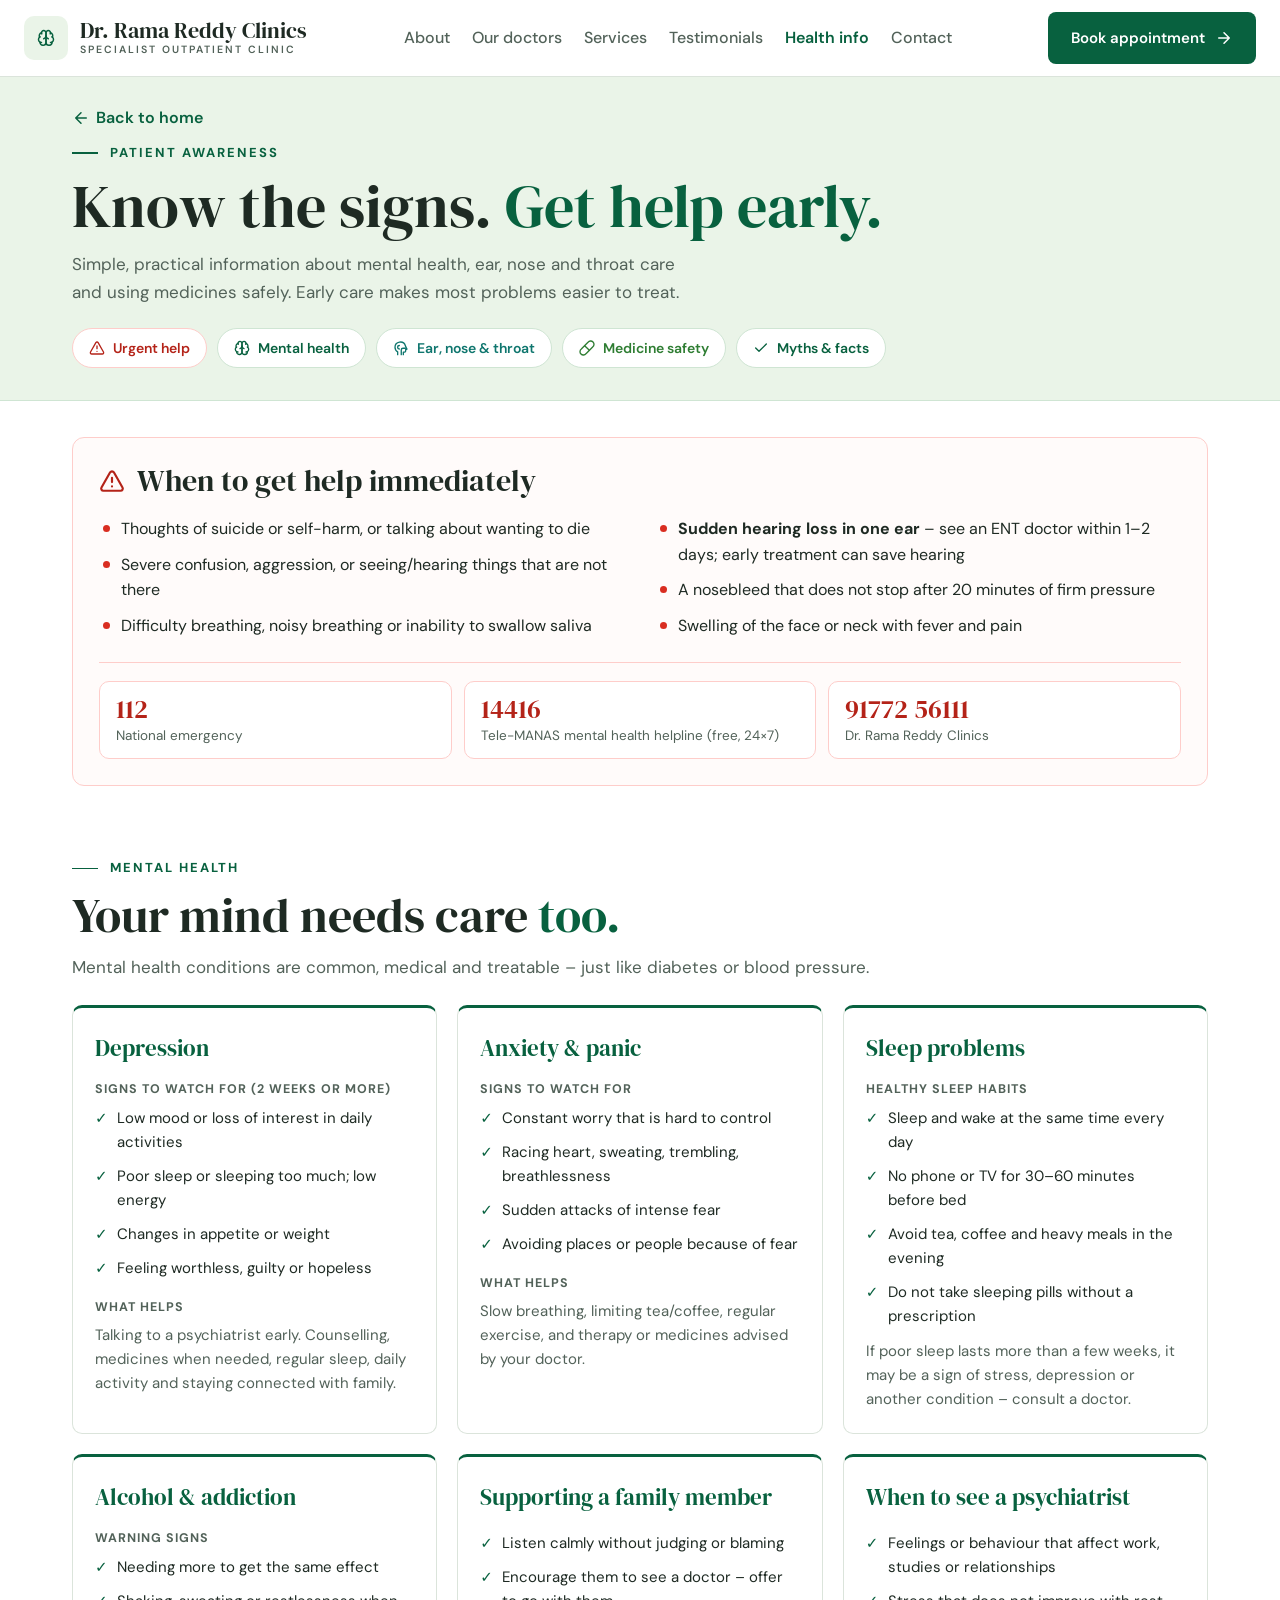
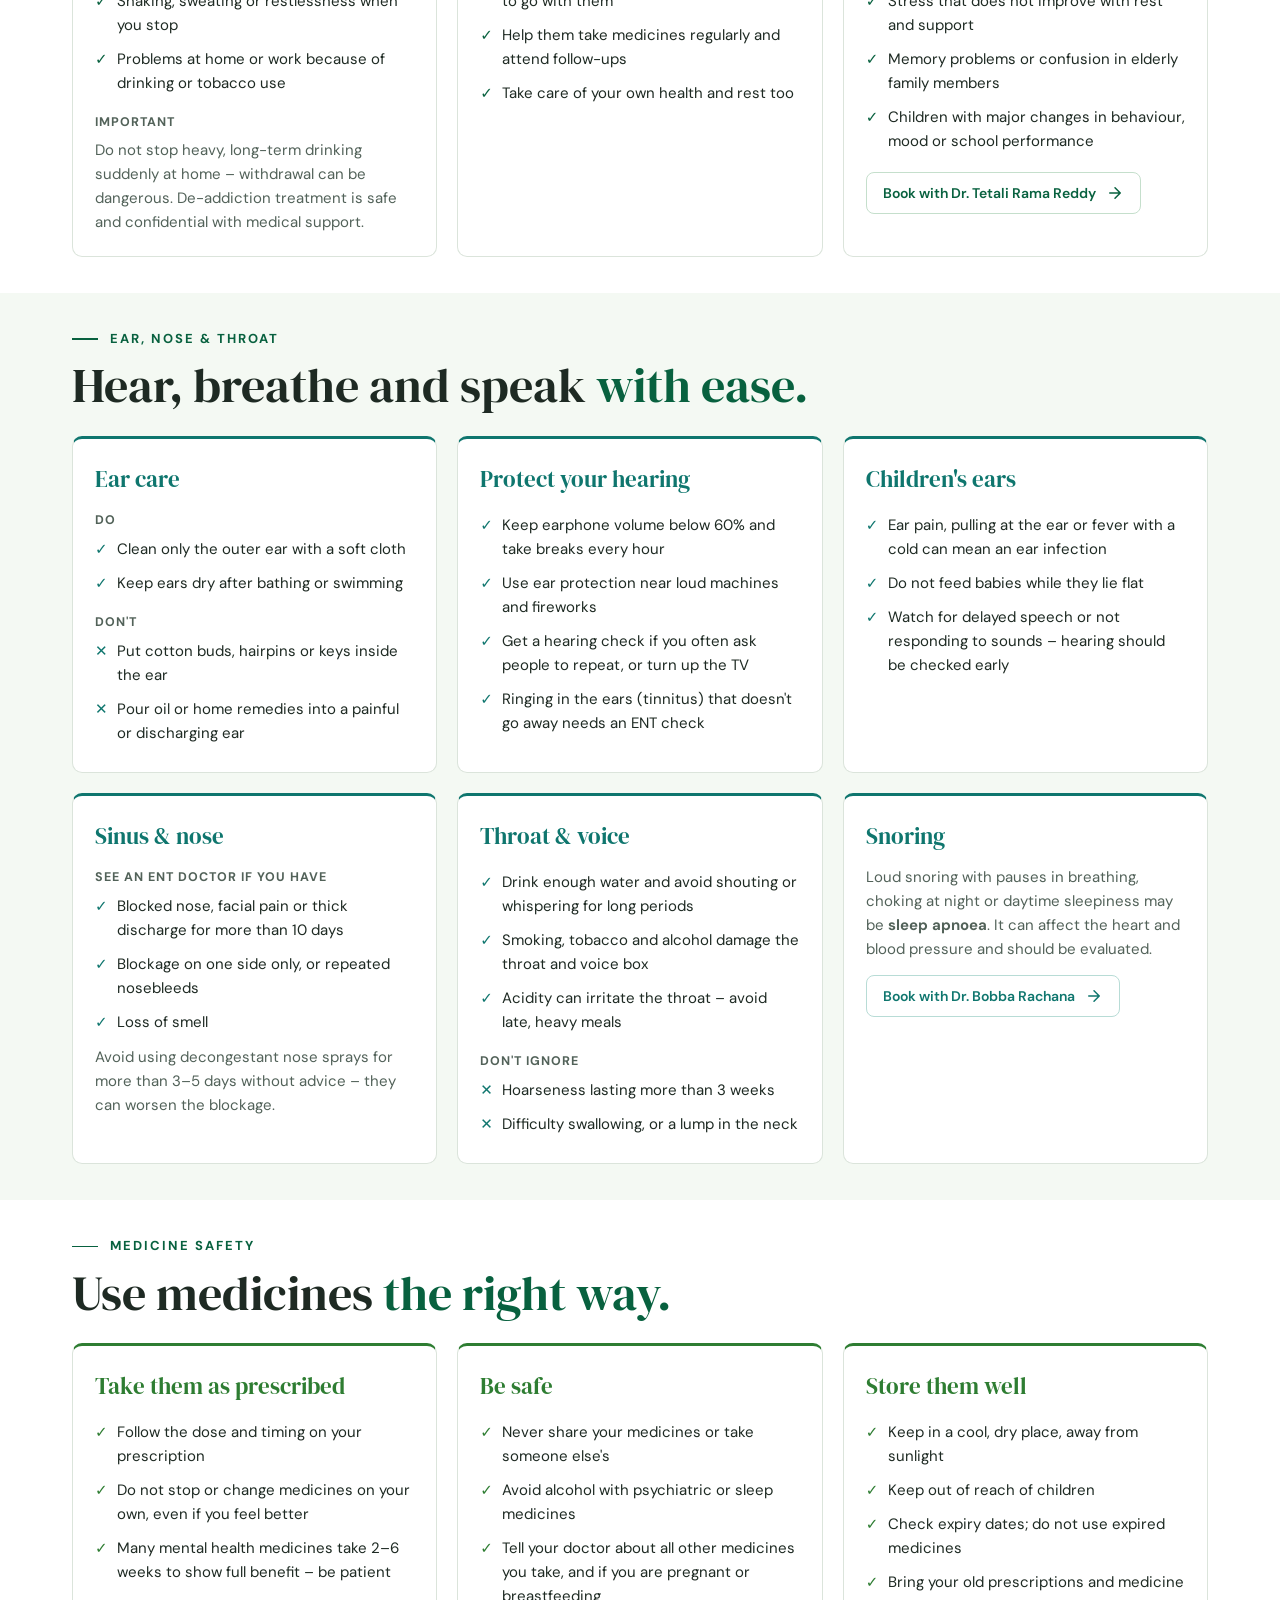
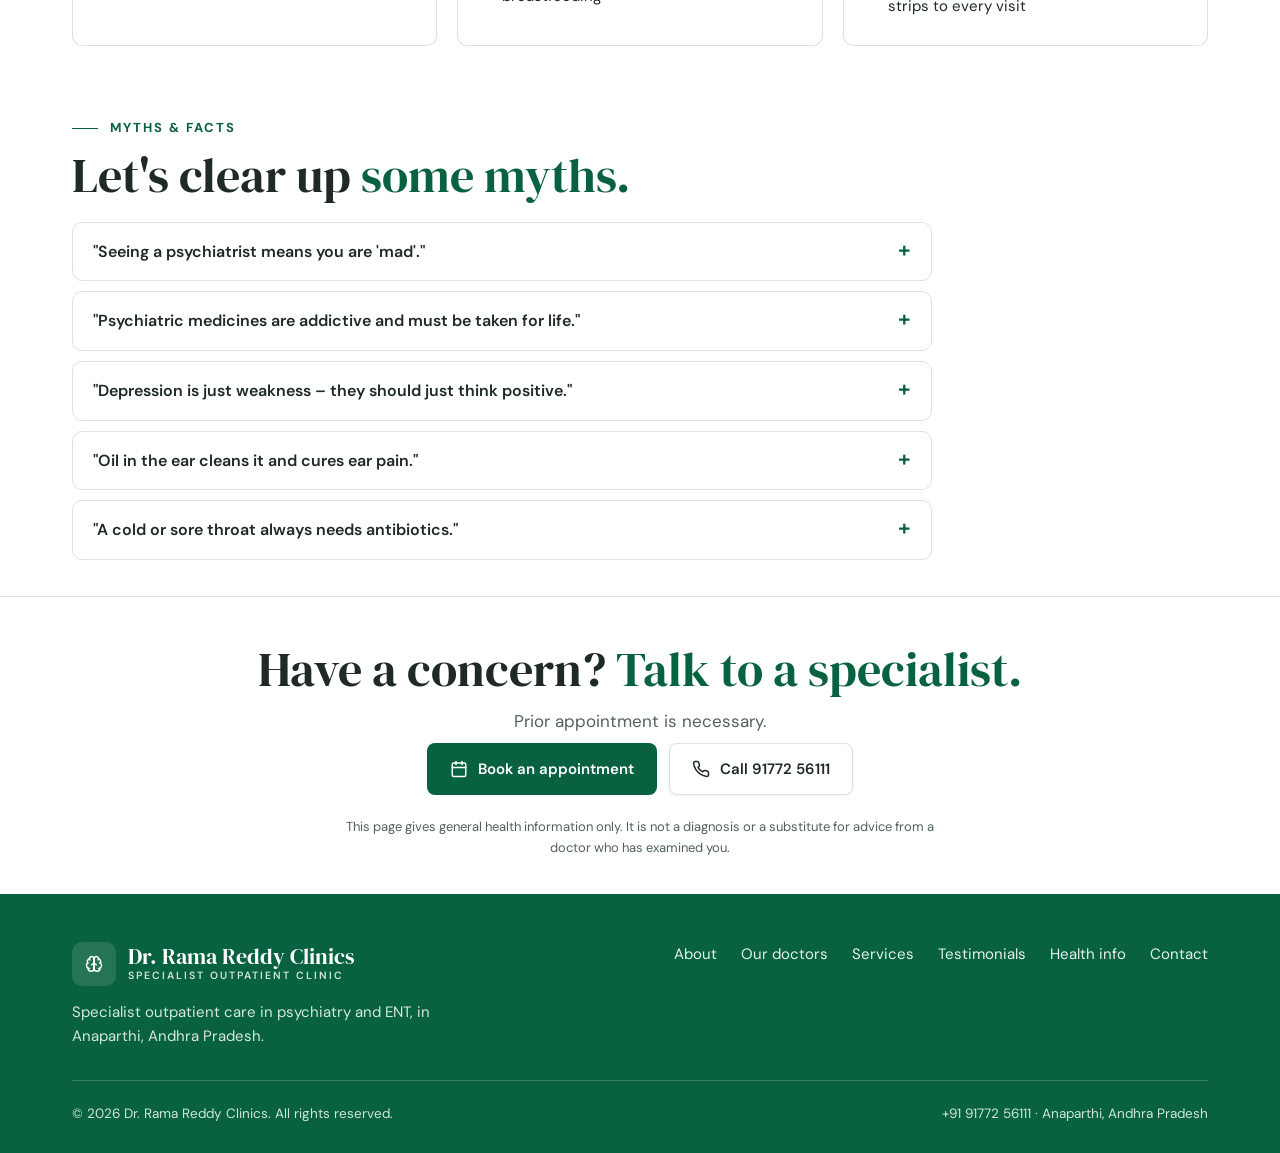
==== awareness.html @ 9ef25999 "Add booking, testimonials and patient awareness pages - Booking page: patient details, referral, doc" ====
<!doctype html>
<html lang="en">
<head>
<meta charset="utf-8">
<meta name="viewport" content="width=device-width, initial-scale=1">
<title>Patient Awareness | Dr. Rama Reddy Clinics, Anaparthi</title>
<meta name="description" content="Simple health information on mental health, ear, nose and throat care, medicine safety and when to seek urgent help – from Dr. Rama Reddy Clinics, Anaparthi.">
<link rel="preconnect" href="https://fonts.googleapis.com">
<link rel="preconnect" href="https://fonts.gstatic.com" crossorigin>
<link href="https://fonts.googleapis.com/css2?family=DM+Sans:wght@400;500;600;700&family=DM+Serif+Display:ital@0;1&display=swap" rel="stylesheet">
<link rel="stylesheet" href="styles.css">
</head>
<body class="tpage">

<svg width="0" height="0" style="position:absolute" aria-hidden="true">
  <symbol id="i-brain" viewBox="0 0 24 24"><path d="M12 5a3 3 0 1 0-6 .1 4 4 0 0 0-2.5 5.8 4 4 0 0 0 .5 6.6A4 4 0 1 0 12 18Z"/><path d="M12 5a3 3 0 1 1 6 .1 4 4 0 0 1 2.5 5.8 4 4 0 0 1-.5 6.6A4 4 0 1 1 12 18Z"/><path d="M15 13a4.5 4.5 0 0 1-3-4 4.5 4.5 0 0 1-3 4M17.6 6.5a3 3 0 0 0 .4-1.4M6 5.1a3 3 0 0 0 .4 1.4M3.5 10.9a4 4 0 0 1 .6-.4M19.9 10.5a4 4 0 0 1 .6.4M6 18a4 4 0 0 1-2-.5M20 17.5a4 4 0 0 1-2 .5"/></symbol>
  <symbol id="i-ent" viewBox="0 0 24 24"><path d="M7 22v-4.2C4.6 16.4 3 13.9 3 11a8 8 0 0 1 15.6-2.4l.4 1.4 1.8 3.2a.6.6 0 0 1-.5.9H19v2.4a1.6 1.6 0 0 1-1.6 1.6H15.5V22"/><path d="M9.5 8.3a2.6 2.6 0 0 0 0 5.2"/><path d="M18.6 12.4H15a2.6 2.6 0 0 0-2.6 2.6V22"/></symbol>
  <symbol id="i-pill" viewBox="0 0 24 24"><path d="m10.5 20.5 10-10a5 5 0 1 0-7-7l-10 10a5 5 0 1 0 7 7Z"/><path d="m8.5 8.5 7 7"/></symbol>
  <symbol id="i-alert" viewBox="0 0 24 24"><path d="m21.7 18-8-14a2 2 0 0 0-3.4 0l-8 14A2 2 0 0 0 4 21h16a2 2 0 0 0 1.7-3Z"/><path d="M12 9v4M12 17h.01"/></symbol>
  <symbol id="i-right" viewBox="0 0 24 24"><path d="M5 12h14M12 5l7 7-7 7"/></symbol>
  <symbol id="i-cal" viewBox="0 0 24 24"><rect x="3" y="4" width="18" height="18" rx="2"/><path d="M16 2v4M8 2v4M3 10h18"/></symbol>
  <symbol id="i-phone" viewBox="0 0 24 24"><path d="M22 16.9v3a2 2 0 0 1-2.2 2 19.8 19.8 0 0 1-8.6-3.1 19.5 19.5 0 0 1-6-6A19.8 19.8 0 0 1 2.1 4.2 2 2 0 0 1 4.1 2h3a2 2 0 0 1 2 1.7c.1.9.4 1.8.7 2.7a2 2 0 0 1-.5 2.1L8 9.8a16 16 0 0 0 6 6l1.3-1.3a2 2 0 0 1 2.1-.5c.9.3 1.8.6 2.7.7a2 2 0 0 1 1.7 2z"/></symbol>
  <symbol id="i-check" viewBox="0 0 24 24"><path d="M20 6 9 17l-5-5"/></symbol>
  <symbol id="i-x" viewBox="0 0 24 24"><path d="M18 6 6 18M6 6l12 12"/></symbol>
</svg>

<header>
  <div class="wrap">
    <a href="index.html" class="logo" aria-label="Dr. Rama Reddy Clinics home">
      <span class="ibox"><svg class="icon"><use href="#i-brain"/></svg></span>
      <span><b>Dr. Rama Reddy Clinics</b><small>SPECIALIST OUTPATIENT CLINIC</small></span>
    </a>
    <nav>
      <a href="index.html#about">About</a>
      <a href="index.html#doctors">Our doctors</a>
      <a href="index.html#services">Services</a>
      <a href="testimonials.html">Testimonials</a>
      <a href="awareness.html" class="active" aria-current="page">Health info</a>
      <a href="index.html#contact">Contact</a>
    </nav>
    <a href="book.html" class="btn btn-book" aria-label="Book appointment"><span>Book<span class="long"> appointment</span></span><svg class="icon"><use href="#i-right"/></svg></a>
  </div>
</header>

<section class="page-hero">
  <div class="wrap">
    <a href="index.html" class="back"><svg class="icon"><use href="#i-right"/></svg>Back to home</a>
    <div class="eyebrow">Patient awareness</div>
    <h1 class="h2">Know the signs. <span class="g">Get help early.</span></h1>
    <p class="lead">Simple, practical information about mental health, ear, nose and throat care and using medicines safely. Early care makes most problems easier to treat.</p>
    <div class="chips">
      <a href="#urgent" class="chip urgent"><svg class="icon"><use href="#i-alert"/></svg>Urgent help</a>
      <a href="#mind" class="chip"><svg class="icon"><use href="#i-brain"/></svg>Mental health</a>
      <a href="#ent" class="chip ent"><svg class="icon"><use href="#i-ent"/></svg>Ear, nose &amp; throat</a>
      <a href="#meds" class="chip rx"><svg class="icon"><use href="#i-pill"/></svg>Medicine safety</a>
      <a href="#myths" class="chip"><svg class="icon"><use href="#i-check"/></svg>Myths &amp; facts</a>
    </div>
  </div>
</section>

<!-- Urgent help -->
<section id="urgent">
  <div class="wrap">
    <div class="urgent-box">
      <div class="urgent-head"><svg class="icon"><use href="#i-alert"/></svg><h2>When to get help immediately</h2></div>
      <div class="urgent-grid">
        <ul>
          <li>Thoughts of suicide or self-harm, or talking about wanting to die</li>
          <li>Severe confusion, aggression, or seeing/hearing things that are not there</li>
          <li>Difficulty breathing, noisy breathing or inability to swallow saliva</li>
        </ul>
        <ul>
          <li><b>Sudden hearing loss in one ear</b> – see an ENT doctor within 1–2 days; early treatment can save hearing</li>
          <li>A nosebleed that does not stop after 20 minutes of firm pressure</li>
          <li>Swelling of the face or neck with fever and pain</li>
        </ul>
      </div>
      <div class="helplines">
        <a href="tel:112"><b>112</b><span>National emergency</span></a>
        <a href="tel:14416"><b>14416</b><span>Tele-MANAS mental health helpline (free, 24×7)</span></a>
        <a href="tel:+919177256111"><b>91772 56111</b><span>Dr. Rama Reddy Clinics</span></a>
      </div>
    </div>
  </div>
</section>

<!-- Mental health -->
<section id="mind" class="info psy">
  <div class="wrap">
    <div class="eyebrow">Mental health</div>
    <h2 class="h2">Your mind needs care <span class="g">too.</span></h2>
    <p class="lead">Mental health conditions are common, medical and treatable – just like diabetes or blood pressure.</p>
    <div class="info-grid">
      <article class="info-card">
        <h3>Depression</h3>
        <b class="sub">Signs to watch for (2 weeks or more)</b>
        <ul><li>Low mood or loss of interest in daily activities</li><li>Poor sleep or sleeping too much; low energy</li><li>Changes in appetite or weight</li><li>Feeling worthless, guilty or hopeless</li></ul>
        <b class="sub">What helps</b>
        <p>Talking to a psychiatrist early. Counselling, medicines when needed, regular sleep, daily activity and staying connected with family.</p>
      </article>
      <article class="info-card">
        <h3>Anxiety &amp; panic</h3>
        <b class="sub">Signs to watch for</b>
        <ul><li>Constant worry that is hard to control</li><li>Racing heart, sweating, trembling, breathlessness</li><li>Sudden attacks of intense fear</li><li>Avoiding places or people because of fear</li></ul>
        <b class="sub">What helps</b>
        <p>Slow breathing, limiting tea/coffee, regular exercise, and therapy or medicines advised by your doctor.</p>
      </article>
      <article class="info-card">
        <h3>Sleep problems</h3>
        <b class="sub">Healthy sleep habits</b>
        <ul><li>Sleep and wake at the same time every day</li><li>No phone or TV for 30–60 minutes before bed</li><li>Avoid tea, coffee and heavy meals in the evening</li><li>Do not take sleeping pills without a prescription</li></ul>
        <p>If poor sleep lasts more than a few weeks, it may be a sign of stress, depression or another condition – consult a doctor.</p>
      </article>
      <article class="info-card">
        <h3>Alcohol &amp; addiction</h3>
        <b class="sub">Warning signs</b>
        <ul><li>Needing more to get the same effect</li><li>Shaking, sweating or restlessness when you stop</li><li>Problems at home or work because of drinking or tobacco use</li></ul>
        <b class="sub">Important</b>
        <p>Do not stop heavy, long-term drinking suddenly at home – withdrawal can be dangerous. De-addiction treatment is safe and confidential with medical support.</p>
      </article>
      <article class="info-card">
        <h3>Supporting a family member</h3>
        <ul><li>Listen calmly without judging or blaming</li><li>Encourage them to see a doctor – offer to go with them</li><li>Help them take medicines regularly and attend follow-ups</li><li>Take care of your own health and rest too</li></ul>
      </article>
      <article class="info-card">
        <h3>When to see a psychiatrist</h3>
        <ul><li>Feelings or behaviour that affect work, studies or relationships</li><li>Stress that does not improve with rest and support</li><li>Memory problems or confusion in elderly family members</li><li>Children with major changes in behaviour, mood or school performance</li></ul>
        <a href="book.html?doctor=psy" class="btn btn-psy btn-sm">Book with Dr. Tetali Rama Reddy<svg class="icon"><use href="#i-right"/></svg></a>
      </article>
    </div>
  </div>
</section>

<!-- ENT -->
<section id="ent" class="info ent">
  <div class="wrap">
    <div class="eyebrow">Ear, nose &amp; throat</div>
    <h2 class="h2">Hear, breathe and speak <span class="g">with ease.</span></h2>
    <div class="info-grid">
      <article class="info-card">
        <h3>Ear care</h3>
        <b class="sub">Do</b>
        <ul><li>Clean only the outer ear with a soft cloth</li><li>Keep ears dry after bathing or swimming</li></ul>
        <b class="sub">Don't</b>
        <ul class="dont"><li>Put cotton buds, hairpins or keys inside the ear</li><li>Pour oil or home remedies into a painful or discharging ear</li></ul>
      </article>
      <article class="info-card">
        <h3>Protect your hearing</h3>
        <ul><li>Keep earphone volume below 60% and take breaks every hour</li><li>Use ear protection near loud machines and fireworks</li><li>Get a hearing check if you often ask people to repeat, or turn up the TV</li><li>Ringing in the ears (tinnitus) that doesn't go away needs an ENT check</li></ul>
      </article>
      <article class="info-card">
        <h3>Children's ears</h3>
        <ul><li>Ear pain, pulling at the ear or fever with a cold can mean an ear infection</li><li>Do not feed babies while they lie flat</li><li>Watch for delayed speech or not responding to sounds – hearing should be checked early</li></ul>
      </article>
      <article class="info-card">
        <h3>Sinus &amp; nose</h3>
        <b class="sub">See an ENT doctor if you have</b>
        <ul><li>Blocked nose, facial pain or thick discharge for more than 10 days</li><li>Blockage on one side only, or repeated nosebleeds</li><li>Loss of smell</li></ul>
        <p>Avoid using decongestant nose sprays for more than 3–5 days without advice – they can worsen the blockage.</p>
      </article>
      <article class="info-card">
        <h3>Throat &amp; voice</h3>
        <ul><li>Drink enough water and avoid shouting or whispering for long periods</li><li>Smoking, tobacco and alcohol damage the throat and voice box</li><li>Acidity can irritate the throat – avoid late, heavy meals</li></ul>
        <b class="sub">Don't ignore</b>
        <ul class="dont"><li>Hoarseness lasting more than 3 weeks</li><li>Difficulty swallowing, or a lump in the neck</li></ul>
      </article>
      <article class="info-card">
        <h3>Snoring</h3>
        <p>Loud snoring with pauses in breathing, choking at night or daytime sleepiness may be <b>sleep apnoea</b>. It can affect the heart and blood pressure and should be evaluated.</p>
        <a href="book.html?doctor=ent" class="btn btn-ent btn-sm">Book with Dr. Bobba Rachana<svg class="icon"><use href="#i-right"/></svg></a>
      </article>
    </div>
  </div>
</section>

<!-- Medicine safety -->
<section id="meds" class="info rx">
  <div class="wrap">
    <div class="eyebrow">Medicine safety</div>
    <h2 class="h2">Use medicines <span class="g">the right way.</span></h2>
    <div class="info-grid">
      <article class="info-card">
        <h3>Take them as prescribed</h3>
        <ul><li>Follow the dose and timing on your prescription</li><li>Do not stop or change medicines on your own, even if you feel better</li><li>Many mental health medicines take 2–6 weeks to show full benefit – be patient</li></ul>
      </article>
      <article class="info-card">
        <h3>Be safe</h3>
        <ul><li>Never share your medicines or take someone else's</li><li>Avoid alcohol with psychiatric or sleep medicines</li><li>Tell your doctor about all other medicines you take, and if you are pregnant or breastfeeding</li></ul>
      </article>
      <article class="info-card">
        <h3>Store them well</h3>
        <ul><li>Keep in a cool, dry place, away from sunlight</li><li>Keep out of reach of children</li><li>Check expiry dates; do not use expired medicines</li><li>Bring your old prescriptions and medicine strips to every visit</li></ul>
      </article>
    </div>
  </div>
</section>

<!-- Myths -->
<section id="myths">
  <div class="wrap">
    <div class="eyebrow">Myths &amp; facts</div>
    <h2 class="h2">Let's clear up <span class="g">some myths.</span></h2>
    <div class="faq">
      <details><summary>"Seeing a psychiatrist means you are 'mad'."</summary><p><b>Fact:</b> Psychiatrists treat common problems like stress, sleep issues, anxiety and depression. Seeking help is a sign of strength, and consultations are confidential.</p></details>
      <details><summary>"Psychiatric medicines are addictive and must be taken for life."</summary><p><b>Fact:</b> Most commonly used medicines are not habit-forming when taken as prescribed. Many people take them for a limited period; your doctor will guide how and when to reduce them safely.</p></details>
      <details><summary>"Depression is just weakness – they should just think positive."</summary><p><b>Fact:</b> Depression is a medical condition involving the brain. It is not a choice or a character flaw, and it responds well to treatment.</p></details>
      <details><summary>"Oil in the ear cleans it and cures ear pain."</summary><p><b>Fact:</b> Ears clean themselves. Oil or drops in an infected ear or a perforated eardrum can make things worse. See an ENT doctor for ear pain or discharge.</p></details>
      <details><summary>"A cold or sore throat always needs antibiotics."</summary><p><b>Fact:</b> Most colds and sore throats are caused by viruses and get better without antibiotics. Unnecessary antibiotics cause side effects and resistance – take them only when a doctor prescribes.</p></details>
    </div>
  </div>
</section>

<section class="cta-band">
  <div class="wrap">
    <h2 class="h2">Have a concern? <span class="g">Talk to a specialist.</span></h2>
    <p class="lead">Prior appointment is necessary.</p>
    <div class="actions">
      <a href="book.html" class="btn btn-book"><svg class="icon"><use href="#i-cal"/></svg>Book an appointment</a>
      <a href="tel:+919177256111" class="btn btn-light"><svg class="icon"><use href="#i-phone"/></svg>Call 91772 56111</a>
    </div>
    <p class="disclaimer">This page gives general health information only. It is not a diagnosis or a substitute for advice from a doctor who has examined you.</p>
  </div>
</section>

<footer>
  <div class="wrap">
    <div class="f-top">
      <div>
        <a href="index.html" class="logo">
          <span class="ibox"><svg class="icon"><use href="#i-brain"/></svg></span>
          <span><b>Dr. Rama Reddy Clinics</b><small>SPECIALIST OUTPATIENT CLINIC</small></span>
        </a>
        <p>Specialist outpatient care in psychiatry and ENT, in Anaparthi, Andhra Pradesh.</p>
      </div>
      <div class="f-nav">
        <a href="index.html#about">About</a>
        <a href="index.html#doctors">Our doctors</a>
        <a href="index.html#services">Services</a>
        <a href="testimonials.html">Testimonials</a>
        <a href="awareness.html">Health info</a>
        <a href="index.html#contact">Contact</a>
      </div>
    </div>
    <div class="f-bottom">
      <span>© <span id="yr">2026</span> Dr. Rama Reddy Clinics. All rights reserved.</span>
      <span>+91 91772 56111 · Anaparthi, Andhra Pradesh</span>
    </div>
  </div>
</footer>

<script>document.getElementById('yr').textContent = new Date().getFullYear();</script>
</body>
</html>
---- styles.css ----
/* Shared styles for Dr. Rama Reddy Clinics pages */
:root {
  --primary: #08613f;
  --primary-dark: #064d32;
  --book: #08613f;          /* green: booking buttons */
  --book-dark: #064d32;
  /* department accents */
  --psy: #08613f;           /* Psychiatry – clinic green */
  --psy-soft: #eaf4e8;
  --ink: #1e2a23;
  --muted: #526259;
  --line: #dbe4db;
  --soft: #eaf4e8;
  --cream: #f4f9f3;
  --ent: #0f766e;           /* ENT – teal green */
  --ent-soft: #e0f2ef;
  --rx: #2e7d32;            /* Pharmacy – green */
  --rx-soft: #e8f5e9;
  --blue: #08613f;        /* brand green */
  --blue-soft: #eaf4e8;
  --blue-line: #cfe5d3;
  --serif: "DM Serif Display", Georgia, serif;
}
* { box-sizing: border-box; margin: 0; padding: 0; }
html { scroll-behavior: smooth; scroll-padding-top: 80px; }
body { font-family: "DM Sans", system-ui, sans-serif; color: var(--ink); background: #fff; line-height: 1.6; }
img { max-width: 100%; display: block; }
[hidden] { display: none !important; }
a { color: inherit; text-decoration: none; }
h1, h2 { font-family: var(--serif); font-weight: 400; line-height: 1.1; }
h1 .g, h2 .g { color: var(--primary); }
.wrap { max-width: 1184px; margin: 0 auto; padding: 0 24px; }
.icon { width: 18px; height: 18px; fill: none; stroke: currentColor; stroke-width: 2; stroke-linecap: round; stroke-linejoin: round; flex-shrink: 0; }
.eyebrow { display: flex; align-items: center; gap: 12px; font-size: 13px; font-weight: 700; letter-spacing: 2px; text-transform: uppercase; color: var(--primary); }
.eyebrow::before { content: ""; width: 26px; height: 1.5px; background: currentColor; }
section { padding: 56px 0; }
.h2 { font-size: clamp(34px, 4.4vw, 48px); margin: 14px 0 20px; }
.lead { color: var(--muted); font-size: 17px; }
.ibox { width: 40px; height: 40px; border-radius: 10px; background: var(--soft); color: var(--primary); display: grid; place-items: center; flex-shrink: 0; }

.btn { display: inline-flex; align-items: center; gap: 10px; padding: 13px 22px; border-radius: 8px; font-weight: 600; font-size: 15px; white-space: nowrap; border: 1px solid transparent; cursor: pointer; font-family: inherit; transition: background .15s, box-shadow .15s; }
.btn-primary { background: var(--primary); color: #fff; }
.btn-primary:hover { background: var(--primary-dark); }
.btn-book { background: var(--book); color: #fff; }
.btn-book:hover { background: var(--book-dark); }
.btn-light { background: #fff; color: var(--ink); border-color: var(--line); box-shadow: 0 1px 3px rgba(0,0,0,.06); }
.btn-light:hover { box-shadow: 0 4px 12px rgba(0,0,0,.08); }
.btn-sm { padding: 9px 16px; font-size: 14px; }

/* Header */
header { position: sticky; top: 0; z-index: 20; background: rgba(255,255,255,.95); backdrop-filter: blur(8px); border-bottom: 1px solid var(--line); }
/* header spans the full width: logo far left, Book button far right */
header .wrap { display: flex; align-items: center; justify-content: space-between; gap: 16px; height: 76px; max-width: none; padding: 0 40px; }
nav a.active { color: var(--primary); font-weight: 600; }
nav a { white-space: nowrap; }
.logo { display: flex; align-items: center; gap: 12px; }
.logo .ibox { width: 44px; height: 44px; }
.logo b { display: block; font-family: var(--serif); font-weight: 400; font-size: 22px; line-height: 1.1; white-space: nowrap; }
.logo small { display: block; font-size: 10.5px; font-weight: 600; letter-spacing: 2px; color: var(--muted); white-space: nowrap; }
nav { display: flex; gap: 32px; color: var(--muted); font-weight: 500; }
nav a:hover { color: var(--primary); }
@media (max-width: 1320px) { nav { gap: 22px; } header .wrap { padding: 0 24px; } }
@media (max-width: 1180px) { nav { display: none; } }
@media (max-width: 560px) {
  .wrap, header .wrap { padding: 0 16px; }
  .logo .ibox { width: 38px; height: 38px; }
  .logo b { font-size: 18px; }
  .logo small { font-size: 9px; letter-spacing: 1.2px; }
  header .btn .long { display: none; }
  header .btn { padding: 10px 14px; gap: 6px; }
  section { padding: 40px 0; }
  section.hero { padding: 28px 0 36px; }
}

@media (max-width: 400px) {
  header .wrap { gap: 10px; }
  header .btn-book .icon { display: none; }
  .logo { gap: 9px; }
  .logo .ibox { width: 34px; height: 34px; }
  .logo b { font-size: 16.5px; }
  .logo small { font-size: 8px; letter-spacing: .6px; }
}

/* Hero */
.hero { padding: 48px 0 44px; }
.hero .wrap { display: grid; grid-template-columns: 1fr 1fr; gap: 56px; align-items: center; }
.pill { display: inline-flex; align-items: center; gap: 8px; padding: 6px 14px; border: 1px solid var(--line); border-radius: 40px; font-size: 13px; font-weight: 600; color: var(--muted); }
.pill .icon { width: 15px; height: 15px; color: var(--primary); }
.hero h1 { font-size: clamp(48px, 7vw, 90px); margin: 22px 0 18px; }
.tagline { font-size: 19px; font-weight: 500; margin-bottom: 14px; }
.hero .lead { max-width: 480px; margin-bottom: 30px; }
.actions { display: flex; gap: 12px; flex-wrap: wrap; }
.trust { display: flex; gap: 28px; flex-wrap: wrap; margin-top: 34px; padding-top: 22px; border-top: 1px solid var(--line); font-weight: 500; }
.trust span { display: flex; align-items: center; gap: 8px; }
.trust .icon { color: var(--primary); }
.hero-media { position: relative; }
.hero-media img { width: 100%; aspect-ratio: 1 / 1.02; object-fit: cover; border-radius: 10px; }
.float { position: absolute; left: -36px; bottom: 34px; display: flex; align-items: center; gap: 14px; background: #fff; padding: 14px 20px; border-radius: 10px; border: 1px solid var(--line); box-shadow: 0 10px 30px rgba(30,42,35,.12); }
.float .ibox { border-radius: 50%; }
.float b { display: block; font-size: 15px; font-weight: 600; }
.float span { font-size: 13px; color: var(--muted); }
.caption { text-align: right; font-size: 13px; color: var(--muted); margin-top: 14px; }
@media (max-width: 860px) {
  .hero .wrap { grid-template-columns: minmax(0, 1fr); }
  .float { left: 12px; bottom: 12px; }
}

/* Strip */
.strip { background: var(--blue-soft); border-top: 1px solid var(--blue-line); border-bottom: 1px solid var(--blue-line); }
.strip .wrap { display: flex; justify-content: space-between; flex-wrap: wrap; gap: 14px 28px; padding-top: 20px; padding-bottom: 20px; font-weight: 500; }
.strip span { display: flex; align-items: center; gap: 10px; }
.strip .icon { color: var(--blue); }
.features .ibox, .ci .ibox { background: var(--blue-soft); color: var(--blue); }

/* About */
.about .wrap { display: grid; grid-template-columns: 1fr 1.2fr; gap: 64px; align-items: start; }
.features { display: grid; grid-template-columns: 1fr 1fr; gap: 0 32px; }
.feature { display: flex; gap: 14px; padding: 26px 0; border-top: 1px solid var(--line); }
.feature b { display: block; font-weight: 600; margin-bottom: 6px; }
.feature p { color: var(--muted); font-size: 15px; }
@media (max-width: 860px) { .about .wrap { grid-template-columns: minmax(0, 1fr); gap: 24px; } }
@media (max-width: 560px) { .features { grid-template-columns: 1fr; } }

/* Doctors */
.doctors { background: var(--blue-soft); border-top: 1px solid var(--blue-line); border-bottom: 1px solid var(--blue-line); }
.split-head { display: flex; justify-content: space-between; align-items: flex-end; gap: 24px; flex-wrap: wrap; margin-bottom: 28px; }
.split-head .h2 { max-width: 680px; margin-bottom: 0; }
.split-head p { max-width: 340px; color: var(--muted); }
.doc-grid { display: grid; grid-template-columns: repeat(auto-fit, minmax(min(460px, 100%), 1fr)); gap: 24px; }
.doc { display: grid; grid-template-columns: 40% 1fr; background: #fff; border: 1px solid var(--line); border-radius: 10px; overflow: hidden; }
.doc-photo { position: relative; background: var(--soft); }
.doc.ent .doc-photo { background: var(--ent-soft); }
.doc-photo img { width: 100%; height: 100%; min-height: 280px; object-fit: cover; object-position: center top; }
.tag { position: absolute; left: 12px; bottom: 12px; background: #fff; border: 1px solid var(--line); border-radius: 6px; padding: 3px 9px; font-size: 11px; font-weight: 700; letter-spacing: 1.5px; text-transform: uppercase; }
.doc-body { padding: 30px 28px; }
.role { font-size: 12.5px; font-weight: 700; letter-spacing: 1.5px; text-transform: uppercase; color: var(--primary); }
.doc.ent .role { color: var(--ent); }
.doc h3 { font-family: var(--serif); font-weight: 400; font-size: 28px; line-height: 1.15; margin: 10px 0 6px; }
.deg { color: var(--muted); font-size: 15px; padding-bottom: 18px; border-bottom: 1px solid var(--line); margin-bottom: 18px; }
.doc p { color: var(--muted); font-size: 15px; margin-bottom: 20px; }
@media (max-width: 560px) { .doc { grid-template-columns: 1fr; } .doc-photo img { height: 300px; } }

/* Testimonials – auto-scrolling row; pauses on hover/touch */
.testimonials { border-bottom: 1px solid var(--line); overflow: hidden; }
.t-viewport { margin-top: 28px; overflow: hidden; mask-image: linear-gradient(90deg, transparent, #000 6%, #000 94%, transparent); }
.t-track { display: flex; gap: 20px; width: max-content; animation: t-scroll 45s linear infinite; }
.t-viewport:hover .t-track, .t-viewport:focus-within .t-track, .t-viewport:active .t-track { animation-play-state: paused; }
@keyframes t-scroll { to { transform: translateX(calc(-50% - 10px)); } }
.t-card { width: 340px; flex-shrink: 0; display: flex; flex-direction: column; background: #fff; border: 1px solid var(--line); border-radius: 10px; padding: 24px; }
.t-stars { color: #e0a100; letter-spacing: 2px; font-size: 15px; }
.t-card blockquote { flex: 1; margin: 12px 0 18px; color: var(--ink); font-size: 15.5px; }
.t-card blockquote::before { content: "“"; font-family: var(--serif); font-size: 40px; line-height: 0; vertical-align: -14px; color: var(--primary); margin-right: 4px; }
.t-who { display: flex; align-items: center; gap: 12px; padding-top: 16px; border-top: 1px solid var(--line); }
.t-avatar { width: 40px; height: 40px; border-radius: 50%; display: grid; place-items: center; font-weight: 700; background: var(--psy-soft); color: var(--primary); }
.t-who b { display: block; font-weight: 600; font-size: 15px; }
.t-who small { color: var(--muted); font-size: 13px; }
.t-dept { margin-left: auto; font-size: 11px; font-weight: 700; letter-spacing: 1.2px; text-transform: uppercase; color: var(--psy); }
.t-card.ent .t-dept { color: var(--ent); }
.t-card.ent .t-avatar { background: var(--ent-soft); color: var(--ent); }
.t-card.rx .t-dept { color: var(--rx); }
.t-card.rx .t-avatar { background: var(--rx-soft); color: var(--rx); }
.t-sample { align-self: flex-start; margin-top: 10px; font-size: 11px; color: #a15c00; background: #fff4e0; border-radius: 4px; padding: 1px 6px; }
@media (max-width: 560px) { .t-card { width: 280px; } }
/* Respect reduced-motion: no auto-scroll, swipe/scroll by hand instead */
@media (prefers-reduced-motion: reduce) {
  .t-viewport { overflow-x: auto; scroll-snap-type: x mandatory; mask-image: none; }
  .t-track { animation: none; }
  .t-card { scroll-snap-align: start; }
}

.t-more { margin-top: 28px; text-align: center; }

/* Testimonials page */
.page-hero { background: var(--blue-soft); border-bottom: 1px solid var(--blue-line); }
.page-hero .h2 { font-size: clamp(38px, 5vw, 60px); }
.page-hero .lead { max-width: 620px; }
.back { display: inline-flex; align-items: center; gap: 6px; font-weight: 600; color: var(--primary); margin-bottom: 18px; }
.back .icon { transform: rotate(180deg); }
.v-grid { display: grid; grid-template-columns: repeat(auto-fill, minmax(220px, 1fr)); gap: 20px; margin-top: 28px; }
.v-card { border: 1px solid var(--line); border-radius: 12px; overflow: hidden; background: #fff; }
.v-frame { position: relative; aspect-ratio: 9 / 16; background: #0f1a14; }
.v-frame img, .v-frame iframe { position: absolute; inset: 0; width: 100%; height: 100%; object-fit: cover; border: 0; }
.v-play { position: absolute; inset: 0; display: grid; place-items: center; background: linear-gradient(transparent 55%, rgba(0,0,0,.55)); border: 0; cursor: pointer; color: #fff; }
.v-play span { width: 62px; height: 62px; border-radius: 50%; background: rgba(255,255,255,.92); display: grid; place-items: center; color: var(--primary); box-shadow: 0 6px 20px rgba(0,0,0,.3); }
.v-play .icon { width: 26px; height: 26px; fill: currentColor; margin-left: 3px; }
.v-empty { position: absolute; inset: 0; display: grid; place-content: center; gap: 10px; text-align: center; padding: 20px; color: #cfe6d9; font-size: 14px; }
.v-empty .icon { width: 40px; height: 40px; margin: 0 auto; }
.v-body { padding: 14px 16px 16px; }
.v-body b { display: block; font-weight: 600; font-size: 15px; }
.v-body small { color: var(--muted); font-size: 13px; }
.v-body .t-dept { margin: 0; }
.v-meta { display: flex; justify-content: space-between; align-items: center; gap: 8px; margin-top: 6px; }
.v-card.ent .t-dept { color: var(--ent); }
.v-card.rx .t-dept { color: var(--rx); }
@media (max-width: 560px) {
  .v-grid { grid-template-columns: 1fr 1fr; gap: 12px; }
  .v-body { padding: 10px 12px 12px; }
  .v-body b { font-size: 14px; }
  .v-meta { flex-wrap: wrap; gap: 2px 8px; }
  .v-play span { width: 48px; height: 48px; }
}
.t-grid { display: grid; grid-template-columns: repeat(auto-fill, minmax(min(320px, 100%), 1fr)); gap: 20px; margin-top: 28px; }
.t-grid .t-card { width: auto; }
.cta-band { text-align: center; }
/* Booking page */
.book-grid { display: grid; grid-template-columns: 1fr 1fr; gap: 24px; align-items: start; }
.book-card { background: #fff; border: 1px solid var(--line); border-radius: 12px; padding: 26px; }
.step { display: flex; align-items: center; gap: 12px; font-family: var(--serif); font-size: 24px; margin-bottom: 20px; }
.step > span { width: 32px; height: 32px; border-radius: 50%; background: var(--primary); color: #fff; display: grid; place-items: center; font-family: "DM Sans", sans-serif; font-size: 15px; font-weight: 700; flex-shrink: 0; }
.fee { display: flex; justify-content: space-between; align-items: center; padding: 16px 18px; border-radius: 10px; background: var(--soft); border: 1px solid var(--blue-line); }
.fee span { color: var(--muted); font-weight: 600; }
.fee b { font-family: var(--serif); font-weight: 400; font-size: 28px; color: var(--primary); }
.qr { width: 200px; max-width: 100%; aspect-ratio: 1; margin: 0 auto 12px; border: 1px solid var(--line); border-radius: 10px; overflow: hidden; background: #fff; }
.qr img { width: 100%; height: 100%; object-fit: contain; }
.qr-empty { height: 100%; display: grid; place-content: center; gap: 8px; text-align: center; color: var(--muted); font-size: 14px; background: var(--cream); }
.qr-empty .icon { width: 44px; height: 44px; margin: 0 auto; color: var(--primary); }
.hint { color: var(--muted); font-size: 14px; text-align: center; margin-bottom: 18px; }
.upload { position: relative; display: block; margin-top: 7px; }
.upload input { position: absolute; inset: 0; opacity: 0; cursor: pointer; margin: 0; }
.upload-ui { display: flex; align-items: center; justify-content: center; gap: 10px; padding: 18px; border: 1.5px dashed var(--blue-line); border-radius: 8px; background: var(--cream); color: var(--primary); font-weight: 600; overflow: hidden; }
.upload-ui span { overflow: hidden; text-overflow: ellipsis; white-space: nowrap; }
.upload input:focus-visible + .upload-ui { outline: 2px solid var(--primary); outline-offset: 1px; }
.shot-preview { max-height: 180px; margin: -6px auto 0; border-radius: 8px; border: 1px solid var(--line); }
.book-submit { grid-column: 1 / -1; display: flex; flex-direction: column; align-items: center; gap: 10px; text-align: center; }
.book-submit small { color: var(--muted); max-width: 520px; }
.form-error { color: #b42318; background: #fef3f2; border: 1px solid #fecdca; border-radius: 8px; padding: 8px 14px; font-weight: 600; }
.book-card.done { max-width: 640px; margin: 24px auto 0; text-align: center; border-color: var(--blue-line); background: var(--soft); }
.book-card.done .step { justify-content: center; font-size: 22px; }
.book-card.done .step .icon { width: 16px; height: 16px; }
.book-card.done .actions { justify-content: center; margin: 16px 0 12px; }
.book-card.done .hint { margin: 0; }
@media (max-width: 760px) { .book-grid { grid-template-columns: 1fr; } .book-card { padding: 20px; } }

/* Awareness page */
.chips { display: flex; flex-wrap: wrap; gap: 10px; margin-top: 22px; }
.chip { display: inline-flex; align-items: center; gap: 8px; padding: 8px 16px; border-radius: 40px; background: #fff; border: 1px solid var(--blue-line); font-weight: 600; font-size: 14px; color: var(--psy); }
.chip:hover { box-shadow: 0 4px 12px rgba(0,0,0,.08); }
.chip .icon { width: 16px; height: 16px; }
.chip.ent { color: var(--ent); }
.chip.rx { color: var(--rx); }
.chip.urgent { color: #b42318; border-color: #fecdca; }
.urgent-box { border: 1.5px solid #fecdca; background: #fffbfa; border-radius: 12px; padding: 26px; }
.urgent-head { display: flex; align-items: center; gap: 12px; color: #b42318; margin-bottom: 14px; }
.urgent-head .icon { width: 26px; height: 26px; }
.urgent-head h2 { font-size: clamp(24px, 3vw, 30px); color: var(--ink); }
.urgent-grid { display: grid; grid-template-columns: 1fr 1fr; gap: 0 32px; }
.urgent-grid ul, .info-card ul { list-style: none; }
.urgent-grid li, .info-card li { position: relative; padding: 5px 0 5px 22px; }
.urgent-grid li::before { content: ""; position: absolute; left: 4px; top: 14px; width: 7px; height: 7px; border-radius: 50%; background: #d92d20; }
.helplines { display: flex; flex-wrap: wrap; gap: 12px; margin-top: 18px; padding-top: 18px; border-top: 1px solid #fecdca; }
.helplines a { flex: 1 1 200px; display: flex; flex-direction: column; padding: 12px 16px; background: #fff; border: 1px solid #fecdca; border-radius: 10px; }
.helplines b { font-family: var(--serif); font-weight: 400; font-size: 26px; color: #b42318; line-height: 1.2; }
.helplines span { font-size: 13.5px; color: var(--muted); }
@media (max-width: 760px) { .urgent-grid { grid-template-columns: 1fr; } }
.info.ent { background: var(--cream); }
.info-grid { display: grid; grid-template-columns: repeat(auto-fill, minmax(min(320px, 100%), 1fr)); gap: 20px; margin-top: 24px; }
.info-card { background: #fff; border: 1px solid var(--line); border-top: 3px solid var(--psy); border-radius: 10px; padding: 22px; font-size: 15px; }
.info.ent .info-card { border-top-color: var(--ent); }
.info.rx .info-card { border-top-color: var(--rx); }
.info-card h3 { font-family: var(--serif); font-weight: 400; font-size: 23px; margin-bottom: 10px; color: var(--psy); }
.info.ent h3 { color: var(--ent); }
.info.rx h3 { color: var(--rx); }
.info-card .sub { display: block; font-size: 12.5px; letter-spacing: 1px; text-transform: uppercase; color: var(--muted); margin: 12px 0 2px; }
.info-card li::before { content: "✓"; position: absolute; left: 0; top: 5px; font-weight: 700; color: var(--psy); }
.info.ent .info-card li::before { color: var(--ent); }
.info.rx .info-card li::before { color: var(--rx); }
.info-card ul.dont li::before { content: "✕"; color: #d92d20; }
.info-card p { color: var(--muted); margin-top: 6px; }
.info-card .btn { margin-top: 14px; white-space: normal; }
.faq { margin-top: 20px; display: grid; gap: 10px; max-width: 860px; }
.faq details { border: 1px solid var(--line); border-radius: 10px; background: #fff; }
.faq summary { cursor: pointer; padding: 16px 20px; font-weight: 600; list-style: none; display: flex; justify-content: space-between; gap: 16px; }
.faq summary::-webkit-details-marker { display: none; }
.faq summary::after { content: "+"; font-size: 22px; line-height: 1; color: var(--primary); }
.faq details[open] summary::after { content: "–"; }
.faq details p { padding: 0 20px 16px; color: var(--muted); }
.disclaimer { margin: 22px auto 0; max-width: 620px; font-size: 13px; color: var(--muted); }

/* tighter spacing on the testimonials page */
.tpage section { padding: 36px 0; }
.tpage section.page-hero { padding: 28px 0 32px; }
.tpage .h2 { margin: 10px 0 12px; }
.tpage .back { margin-bottom: 12px; }
.tpage .v-grid, .tpage .t-grid { margin-top: 20px; }
.tpage .testimonials { border-bottom: 0; padding-top: 8px; }
.tpage .cta-band { border-top: 1px solid var(--line); }
@media (max-width: 560px) {
  .tpage section { padding: 28px 0; }
  .tpage section.page-hero { padding: 20px 0 24px; }
}
.cta-band .actions { justify-content: center; margin-top: 8px; }

/* Services */
.svc-grid { display: grid; grid-template-columns: repeat(auto-fit, minmax(min(320px, 100%), 1fr)); gap: 24px; margin-top: 28px; }
.svc { display: flex; flex-direction: column; }
.svc ul { flex: 1; }
.svc .btn { align-self: flex-start; }
.svc.rx .svc-head { background: var(--rx-soft); }
.svc.rx .svc-head small, .svc.rx h3, .svc.rx .svc-head .ibox, .svc.rx li .icon { color: var(--rx); }
.btn-rx { background: #fff; color: var(--rx); border-color: #c3e0c5; }
.doc.psy .doc-photo, .svc.psy .svc-head { background: var(--psy-soft); }
.doc.psy .role, .svc.psy .svc-head small, .svc.psy h3, .svc.psy .svc-head .ibox, .svc.psy li .icon { color: var(--psy); }
.btn-psy { background: #fff; color: var(--psy); border-color: #c5dfcc; }
.btn-psy:hover { background: var(--psy-soft); }
.btn-rx:hover { background: var(--rx-soft); }
.svc { border: 1px solid var(--line); border-radius: 10px; overflow: hidden; }
.svc-head { display: flex; justify-content: space-between; align-items: flex-start; padding: 26px 28px; background: var(--soft); }
.svc.ent .svc-head { background: var(--ent-soft); }
.svc-head small { font-size: 12px; font-weight: 700; letter-spacing: 1.8px; text-transform: uppercase; color: var(--primary); }
.svc.ent .svc-head small, .svc.ent h3 { color: var(--ent); }
.svc h3 { font-family: var(--serif); font-weight: 400; font-size: 32px; color: var(--primary); line-height: 1.2; margin-top: 4px; }
.svc-head .ibox { background: #fff; border: 1px solid var(--line); }
.svc.ent .svc-head .ibox { color: var(--ent); }
.svc ul { list-style: none; padding: 10px 28px 0; }
.svc li { display: flex; gap: 12px; align-items: center; padding: 14px 0; border-bottom: 1px solid var(--line); }
.svc li:last-child { border-bottom: 0; }
.svc li .icon { color: var(--primary); width: 16px; height: 16px; }
.svc.ent li .icon { color: var(--ent); }
.svc .btn { margin: 8px 28px 28px; }
.btn-ent { background: #fff; color: var(--ent); border-color: #b8dcd6; }
.btn-ent:hover { background: var(--ent-soft); }

/* Why */
.why { background: linear-gradient(135deg, #eaf4e8, #d9ecd8); border-top: 1px solid var(--blue-line); border-bottom: 1px solid var(--blue-line); }
.why .wrap { display: grid; grid-template-columns: 1fr 1.1fr; gap: 64px; align-items: center; }
.why .eyebrow { color: var(--blue); }
.why h2 .g { color: var(--blue); }
.why p { color: var(--muted); }
.why-list { display: grid; grid-template-columns: 1fr 1fr; gap: 0 32px; }
.why-list span { display: flex; align-items: center; gap: 12px; padding: 16px 0; border-bottom: 1px solid var(--blue-line); font-weight: 500; }
.why-list .icon { color: var(--blue); }
@media (max-width: 860px) { .why .wrap { grid-template-columns: minmax(0, 1fr); gap: 28px; } }
@media (max-width: 560px) { .why-list { grid-template-columns: 1fr; } }

/* Enquiry */
.enquiry { background: var(--cream); border-bottom: 1px solid var(--line); }
.enquiry .wrap { display: grid; grid-template-columns: 1fr 1.2fr; gap: 0; }
.enquiry .left { padding-right: 56px; border-right: 1px solid var(--line); }
.enquiry .right { padding-left: 56px; }
.contact-items { margin: 30px 0 24px; padding-top: 30px; border-top: 1px solid var(--line); display: grid; gap: 18px; }
.ci { display: flex; align-items: center; gap: 14px; }
.ci .ibox { width: 44px; height: 44px; }
.ci small { display: block; color: var(--muted); font-size: 13px; }
.ci b { display: inline-flex; align-items: center; gap: 8px; font-weight: 600; }
form h3 { font-family: var(--serif); font-weight: 400; font-size: 28px; }
form > p { color: var(--muted); margin: 4px 0 20px; }
.row { display: grid; grid-template-columns: 1fr 1fr; gap: 16px; }
label { display: block; font-size: 14px; font-weight: 600; margin-bottom: 18px; }
label span { font-weight: 400; color: var(--muted); }
input, select, textarea { display: block; width: 100%; margin-top: 7px; padding: 12px 14px; font: inherit; font-size: 15px; color: var(--ink); background: #fff; border: 1px solid var(--line); border-radius: 8px; box-shadow: 0 1px 2px rgba(0,0,0,.04); }
input:focus, select:focus, textarea:focus { outline: 2px solid var(--primary); outline-offset: 1px; }
textarea { min-height: 110px; resize: vertical; }
.submit-row { display: flex; align-items: center; gap: 18px; flex-wrap: wrap; }
.submit-row small { color: var(--muted); max-width: 270px; }
@media (max-width: 860px) {
  .enquiry .wrap { grid-template-columns: minmax(0, 1fr); }
  .enquiry .left { padding: 0 0 40px; border-right: 0; border-bottom: 1px solid var(--line); }
  .enquiry .right { padding: 40px 0 0; }
}
@media (max-width: 560px) { .row { grid-template-columns: 1fr; gap: 0; } }

/* Visit */
.visit-top { display: grid; grid-template-columns: 1fr 1.2fr; gap: 56px; }
.visit-grid { display: grid; grid-template-columns: 1fr 1fr; gap: 28px 32px; }
.vi { display: flex; gap: 12px; }
.vi .icon { color: var(--primary); margin-top: 3px; }
.vi b { display: block; font-weight: 600; }
.vi p { color: var(--muted); font-size: 14.5px; }
.vi a.more { display: inline-flex; align-items: center; gap: 6px; margin-top: 8px; color: var(--primary); font-weight: 600; font-size: 14px; }
.visit-bottom { display: flex; justify-content: space-between; align-items: center; flex-wrap: wrap; gap: 16px; margin-top: 32px; padding-top: 20px; border-top: 1px solid var(--line); }
.visit-bottom > a:first-child { display: inline-flex; align-items: center; gap: 8px; font-weight: 600; color: var(--primary); }
@media (max-width: 860px) { .visit-top { grid-template-columns: minmax(0, 1fr); gap: 32px; } }
@media (max-width: 560px) { .visit-grid { grid-template-columns: 1fr; } }

/* Footer */
footer { background: var(--primary); color: #fff; padding: 48px 0 28px; }
.f-top { display: flex; justify-content: space-between; gap: 24px; flex-wrap: wrap; padding-bottom: 32px; border-bottom: 1px solid rgba(255,255,255,.18); }
footer .logo .ibox { background: rgba(255,255,255,.12); color: #fff; }
footer .logo small { color: #cfe6d9; }
footer p { color: #d7e9de; max-width: 360px; margin-top: 14px; font-size: 15px; }
.f-nav { display: flex; gap: 24px; flex-wrap: wrap; color: #e6f2eb; font-size: 15px; }
.f-nav a:hover { color: #fff; text-decoration: underline; }
.f-bottom { display: flex; justify-content: space-between; gap: 12px; flex-wrap: wrap; padding-top: 22px; font-size: 13.5px; color: #cfe6d9; }
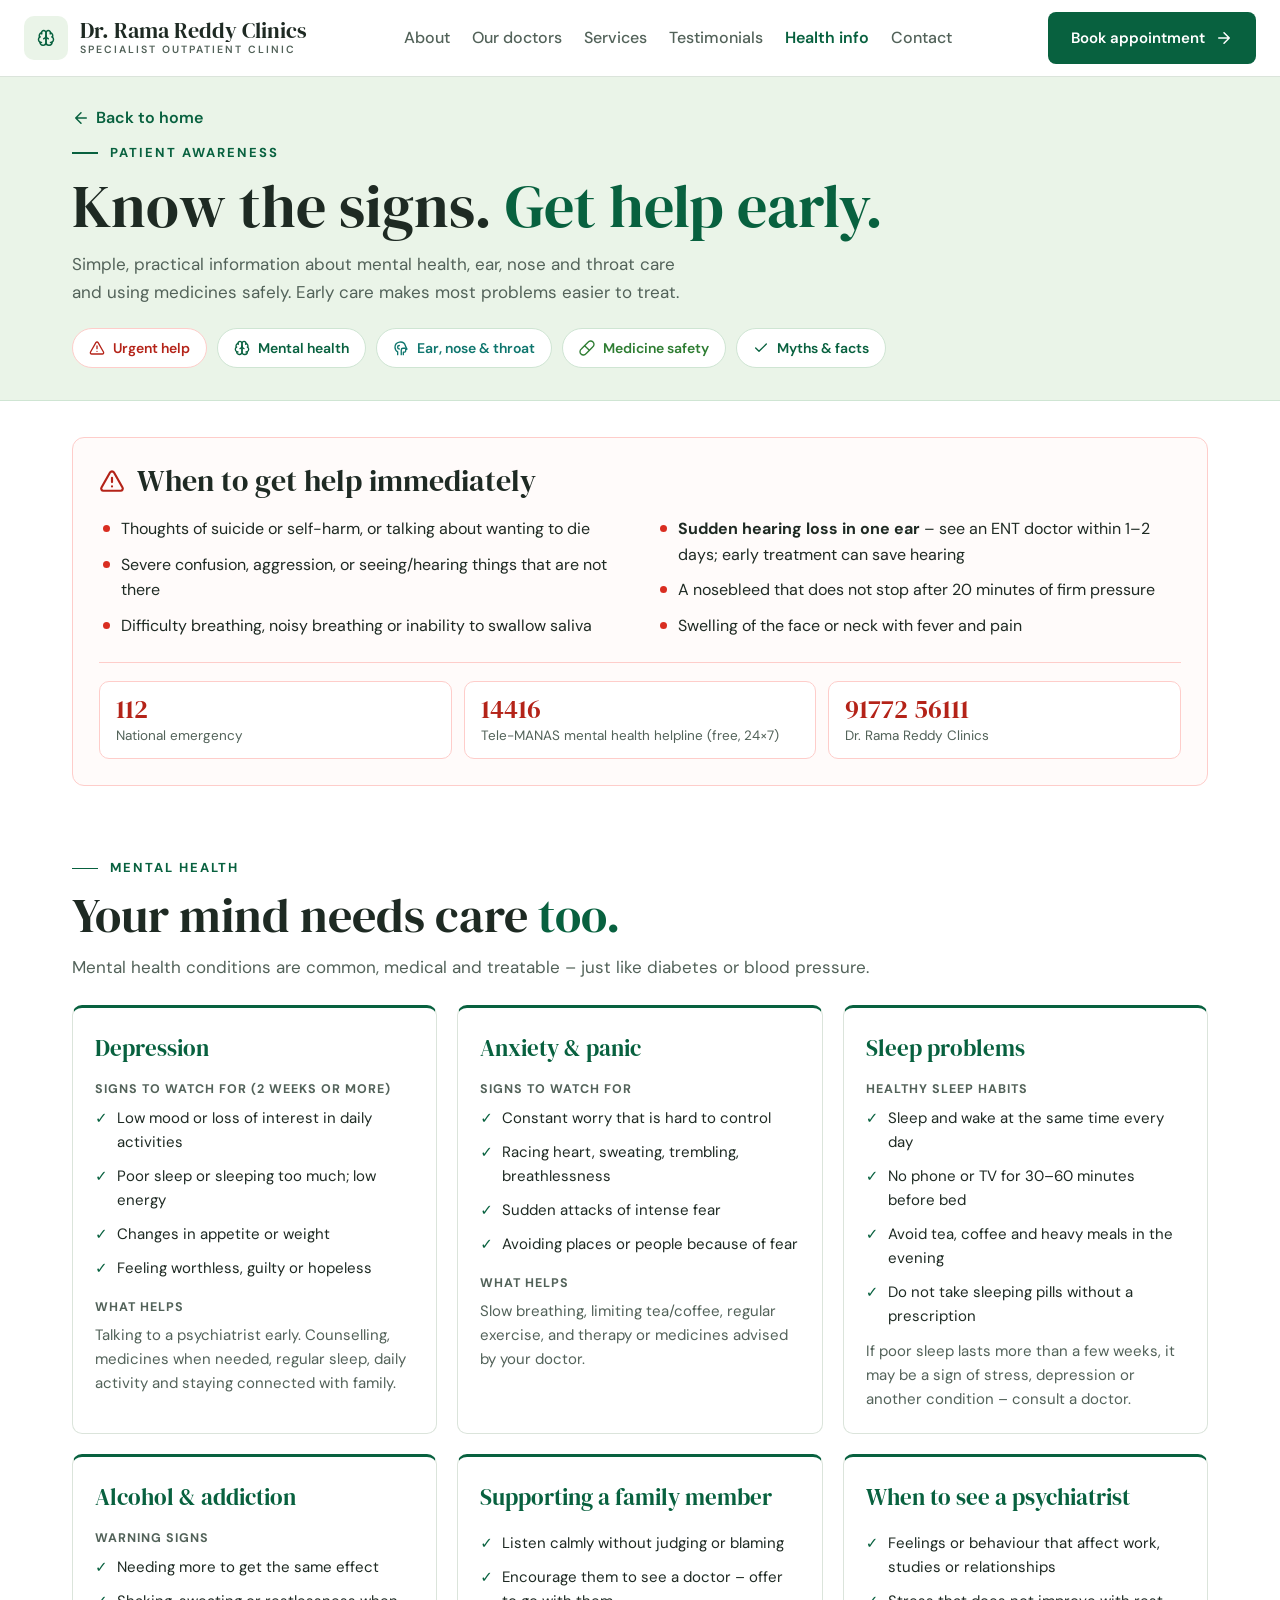
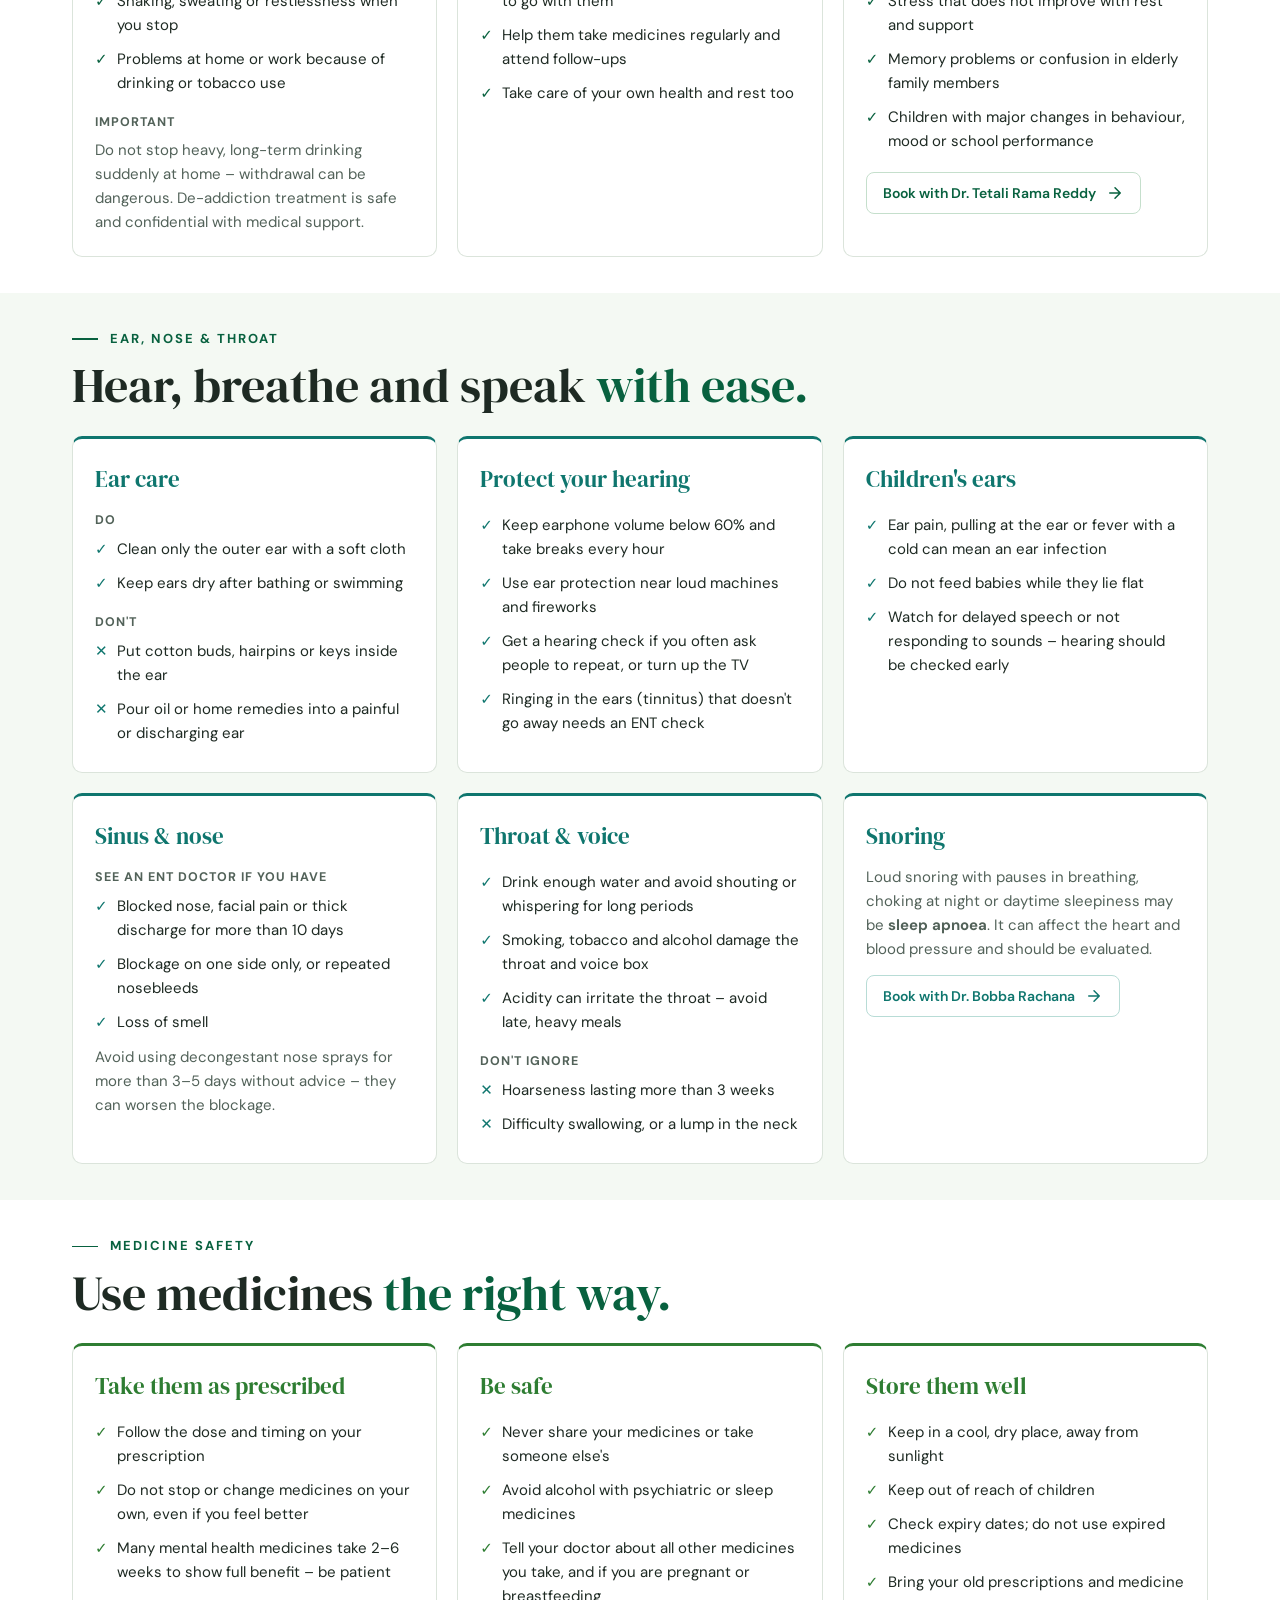
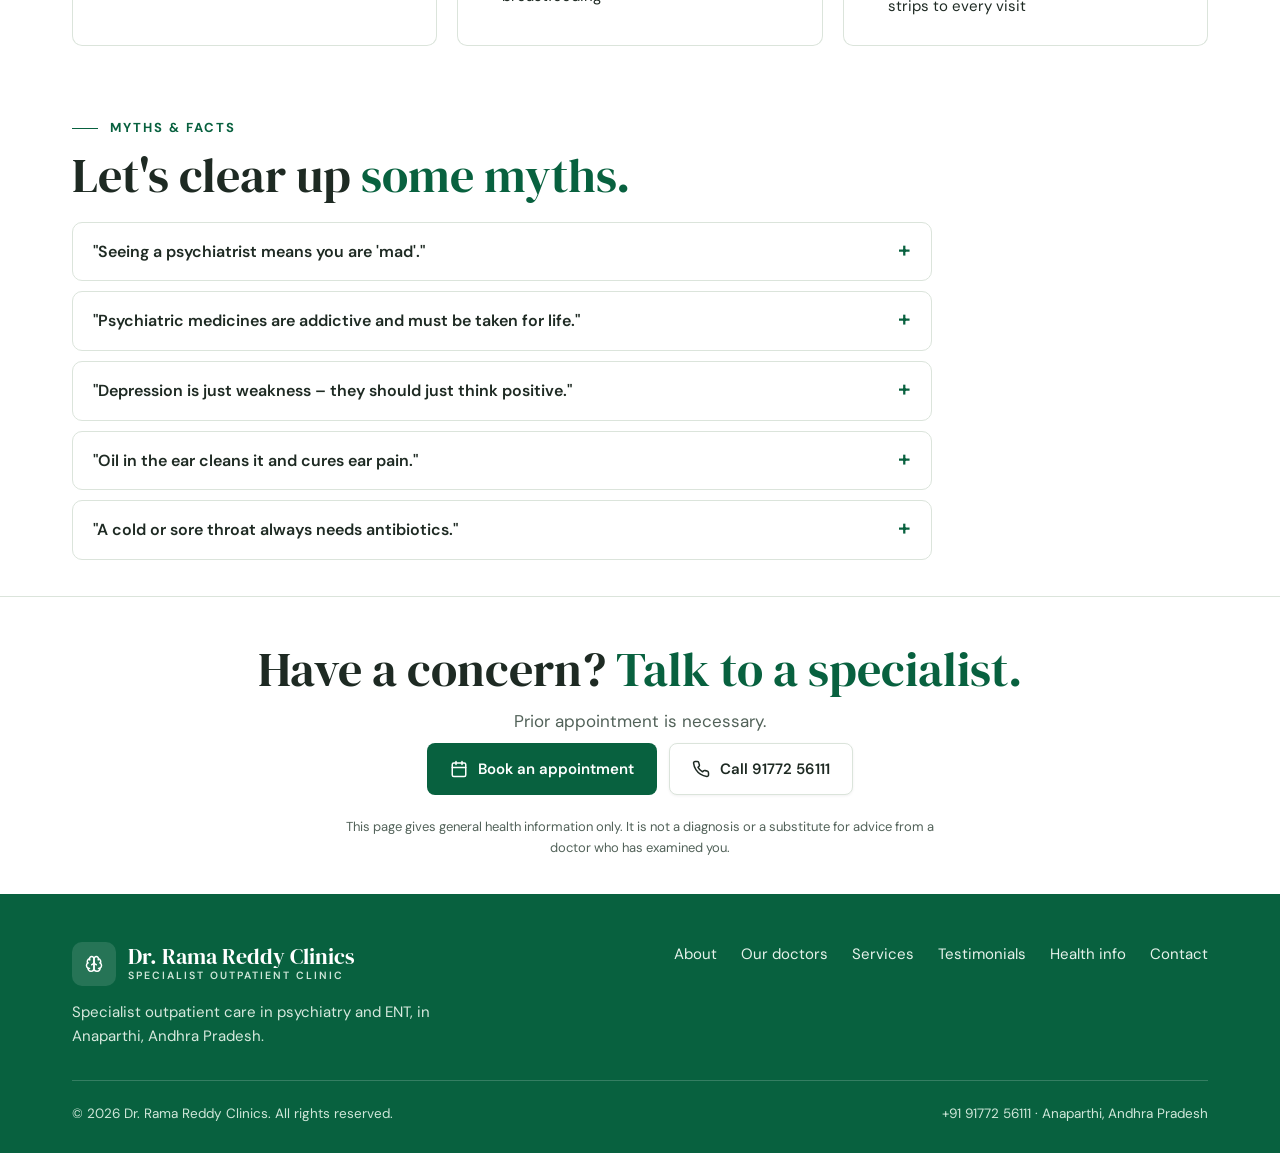
==== commit 6480c880: "Mobile menu, UTR-based booking, highlighted welcome label - Hamburger menu on phones/tablets on ever" ====
--- a/awareness.html
+++ b/awareness.html
@@ -30,7 +30,7 @@
       <span class="ibox"><svg class="icon"><use href="#i-brain"/></svg></span>
       <span><b>Dr. Rama Reddy Clinics</b><small>SPECIALIST OUTPATIENT CLINIC</small></span>
     </a>
-    <nav>
+    <nav onclick="document.body.classList.remove('menu-open')">
       <a href="index.html#about">About</a>
       <a href="index.html#doctors">Our doctors</a>
       <a href="index.html#services">Services</a>
@@ -39,6 +39,7 @@
       <a href="index.html#contact">Contact</a>
     </nav>
     <a href="book.html" class="btn btn-book" aria-label="Book appointment"><span>Book<span class="long"> appointment</span></span><svg class="icon"><use href="#i-right"/></svg></a>
+    <button class="menu-btn" type="button" aria-label="Menu" aria-expanded="false" onclick="this.setAttribute('aria-expanded', document.body.classList.toggle('menu-open'))"><svg class="icon" viewBox="0 0 24 24"><path d="M4 6h16M4 12h16M4 18h16"/></svg></button>
   </div>
 </header>
 
--- a/styles.css
+++ b/styles.css
@@ -50,17 +50,33 @@
 /* Header */
 header { position: sticky; top: 0; z-index: 20; background: rgba(255,255,255,.95); backdrop-filter: blur(8px); border-bottom: 1px solid var(--line); }
 /* header spans the full width: logo far left, Book button far right */
-header .wrap { display: flex; align-items: center; justify-content: space-between; gap: 16px; height: 76px; max-width: none; padding: 0 40px; }
+header .wrap { display: flex; align-items: center; gap: 16px; height: 76px; max-width: none; padding: 0 40px; }
 nav a.active { color: var(--primary); font-weight: 600; }
 nav a { white-space: nowrap; }
 .logo { display: flex; align-items: center; gap: 12px; }
 .logo .ibox { width: 44px; height: 44px; }
 .logo b { display: block; font-family: var(--serif); font-weight: 400; font-size: 22px; line-height: 1.1; white-space: nowrap; }
 .logo small { display: block; font-size: 10.5px; font-weight: 600; letter-spacing: 2px; color: var(--muted); white-space: nowrap; }
-nav { display: flex; gap: 32px; color: var(--muted); font-weight: 500; }
+nav { display: flex; gap: 32px; margin: 0 auto; color: var(--muted); font-weight: 500; }
 nav a:hover { color: var(--primary); }
 @media (max-width: 1320px) { nav { gap: 22px; } header .wrap { padding: 0 24px; } }
-@media (max-width: 1180px) { nav { display: none; } }
+/* Phone / tablet menu: ☰ button opens the links as a dropdown under the header */
+.menu-btn { display: none; width: 44px; height: 44px; flex-shrink: 0; align-items: center; justify-content: center; border: 1px solid var(--line); border-radius: 8px; background: #fff; color: var(--ink); cursor: pointer; }
+.menu-btn .icon { width: 22px; height: 22px; }
+/* the logo may shrink (never the buttons), so the header can't overflow */
+.logo, .logo > span:last-child { min-width: 0; }
+.logo b, .logo small { overflow: hidden; text-overflow: ellipsis; }
+@media (max-width: 640px) { header .btn .long { display: none; } }
+@media (max-width: 1180px) {
+  nav { display: none; }
+  header .wrap > .btn { margin-left: auto; }
+  .menu-btn { display: inline-flex; }
+  body.menu-open .menu-btn { background: var(--soft); color: var(--primary); }
+  body.menu-open nav { display: flex; flex-direction: column; gap: 0; margin: 0; position: absolute; top: 100%; left: 0; right: 0; padding: 4px 24px 12px; background: #fff; border-bottom: 1px solid var(--line); box-shadow: 0 14px 28px rgba(0,0,0,.08); }
+  body.menu-open nav a { padding: 14px 0; border-bottom: 1px solid var(--line); color: var(--ink); font-size: 16px; }
+  body.menu-open nav a:last-child { border-bottom: 0; }
+  body.menu-open nav a.active { color: var(--primary); }
+}
 @media (max-width: 560px) {
   .wrap, header .wrap { padding: 0 16px; }
   .logo .ibox { width: 38px; height: 38px; }
@@ -72,12 +88,15 @@
   section.hero { padding: 28px 0 36px; }
 }
 
-@media (max-width: 400px) {
-  header .wrap { gap: 10px; }
+@media (max-width: 440px) {
+  header .wrap { gap: 8px; }
   header .btn-book .icon { display: none; }
+  header .logo .ibox { display: none; }
+  .menu-btn { width: 38px; height: 38px; }
+  header .wrap > .btn { padding: 9px 12px; font-size: 14px; }
   .logo { gap: 9px; }
   .logo .ibox { width: 34px; height: 34px; }
-  .logo b { font-size: 16.5px; }
+  .logo b { font-size: 16px; }
   .logo small { font-size: 8px; letter-spacing: .6px; }
 }
 
@@ -87,6 +106,10 @@
 .pill { display: inline-flex; align-items: center; gap: 8px; padding: 6px 14px; border: 1px solid var(--line); border-radius: 40px; font-size: 13px; font-weight: 600; color: var(--muted); }
 .pill .icon { width: 15px; height: 15px; color: var(--primary); }
 .hero h1 { font-size: clamp(48px, 7vw, 90px); margin: 22px 0 18px; }
+/* highlighted welcome label above the hero heading */
+.hero .eyebrow { display: inline-flex; font-size: 16px; letter-spacing: 2.5px; padding: 8px 18px; border-radius: 40px; background: var(--soft); border: 1px solid var(--blue-line); }
+.hero .eyebrow::before { display: none; }
+@media (max-width: 560px) { .hero .eyebrow { font-size: 12.5px; letter-spacing: 1.5px; padding: 7px 14px; } }
 .tagline { font-size: 19px; font-weight: 500; margin-bottom: 14px; }
 .hero .lead { max-width: 480px; margin-bottom: 30px; }
 .actions { display: flex; gap: 12px; flex-wrap: wrap; }
@@ -215,12 +238,7 @@
 .qr-empty { height: 100%; display: grid; place-content: center; gap: 8px; text-align: center; color: var(--muted); font-size: 14px; background: var(--cream); }
 .qr-empty .icon { width: 44px; height: 44px; margin: 0 auto; color: var(--primary); }
 .hint { color: var(--muted); font-size: 14px; text-align: center; margin-bottom: 18px; }
-.upload { position: relative; display: block; margin-top: 7px; }
-.upload input { position: absolute; inset: 0; opacity: 0; cursor: pointer; margin: 0; }
-.upload-ui { display: flex; align-items: center; justify-content: center; gap: 10px; padding: 18px; border: 1.5px dashed var(--blue-line); border-radius: 8px; background: var(--cream); color: var(--primary); font-weight: 600; overflow: hidden; }
-.upload-ui span { overflow: hidden; text-overflow: ellipsis; white-space: nowrap; }
-.upload input:focus-visible + .upload-ui { outline: 2px solid var(--primary); outline-offset: 1px; }
-.shot-preview { max-height: 180px; margin: -6px auto 0; border-radius: 8px; border: 1px solid var(--line); }
+.utr-hint { text-align: left; margin: -8px 0 0; font-size: 13px; }
 .book-submit { grid-column: 1 / -1; display: flex; flex-direction: column; align-items: center; gap: 10px; text-align: center; }
 .book-submit small { color: var(--muted); max-width: 520px; }
 .form-error { color: #b42318; background: #fef3f2; border: 1px solid #fecdca; border-radius: 8px; padding: 8px 14px; font-weight: 600; }
